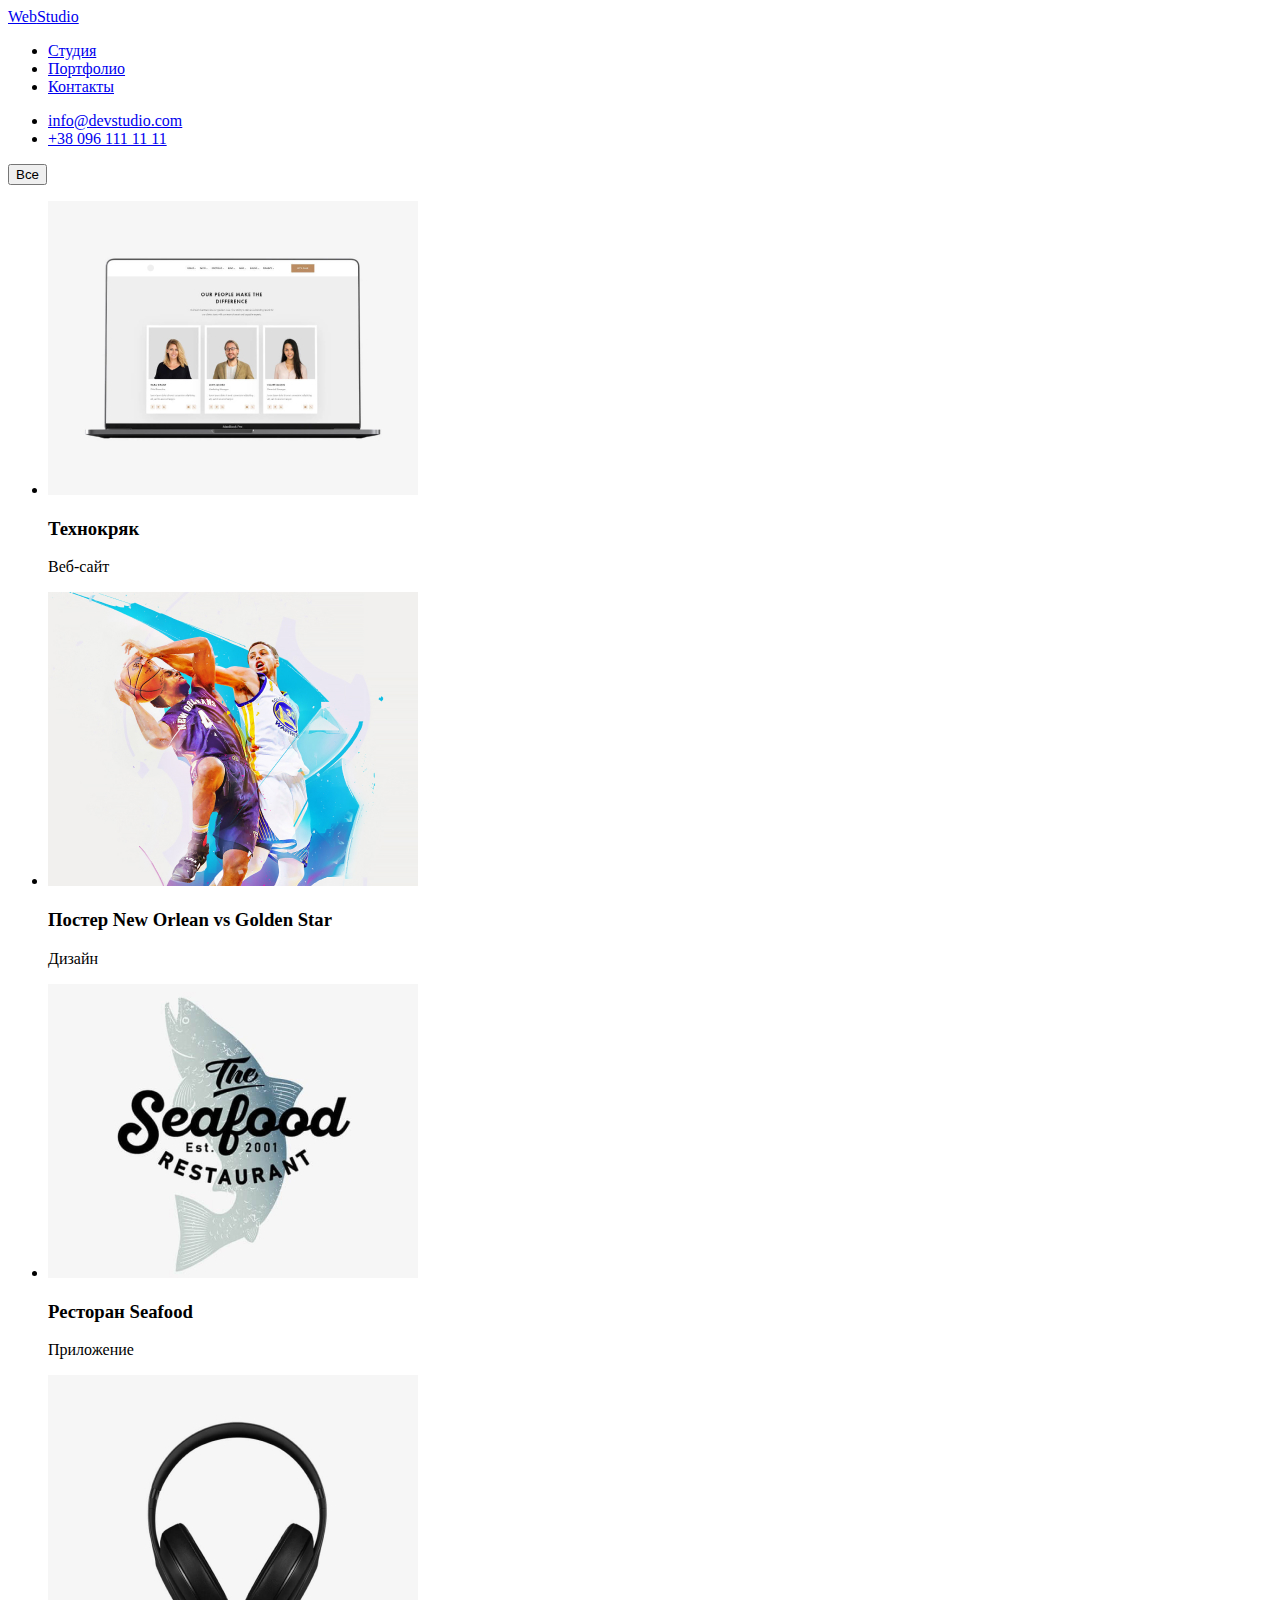
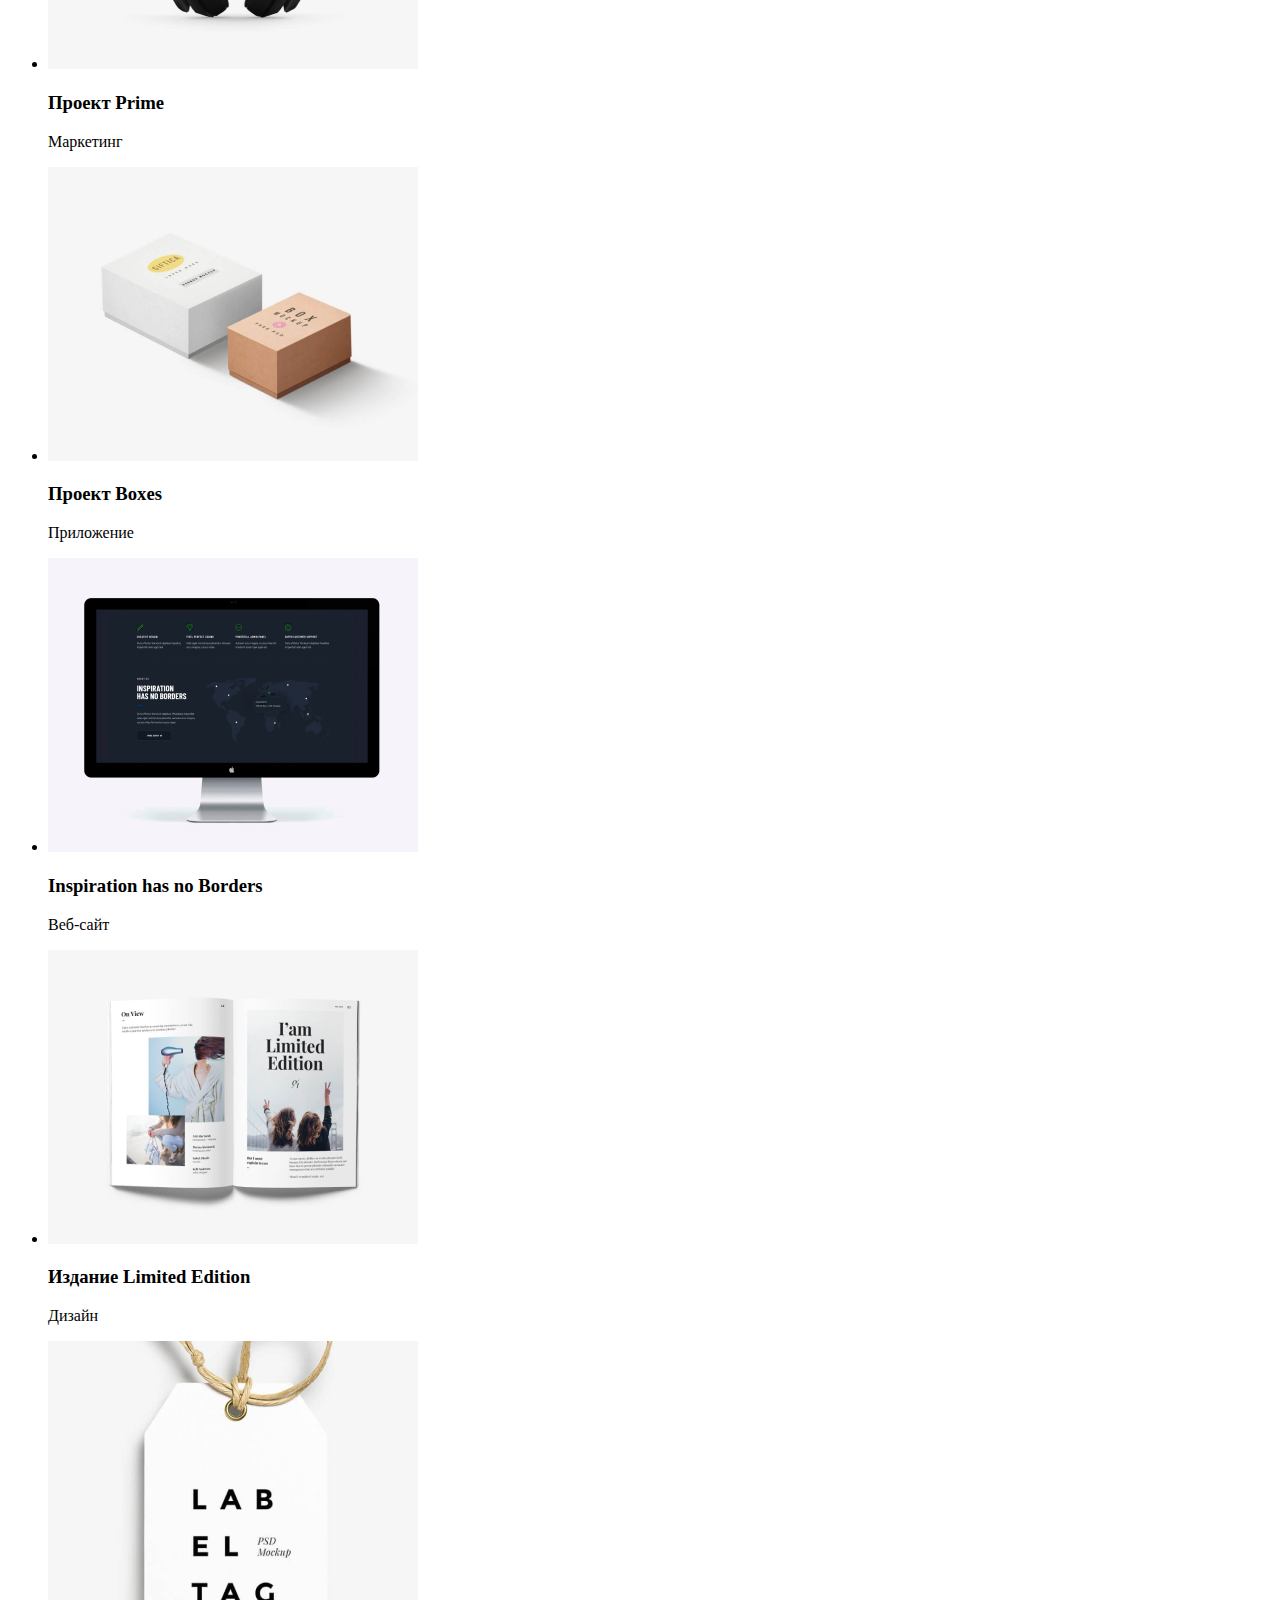
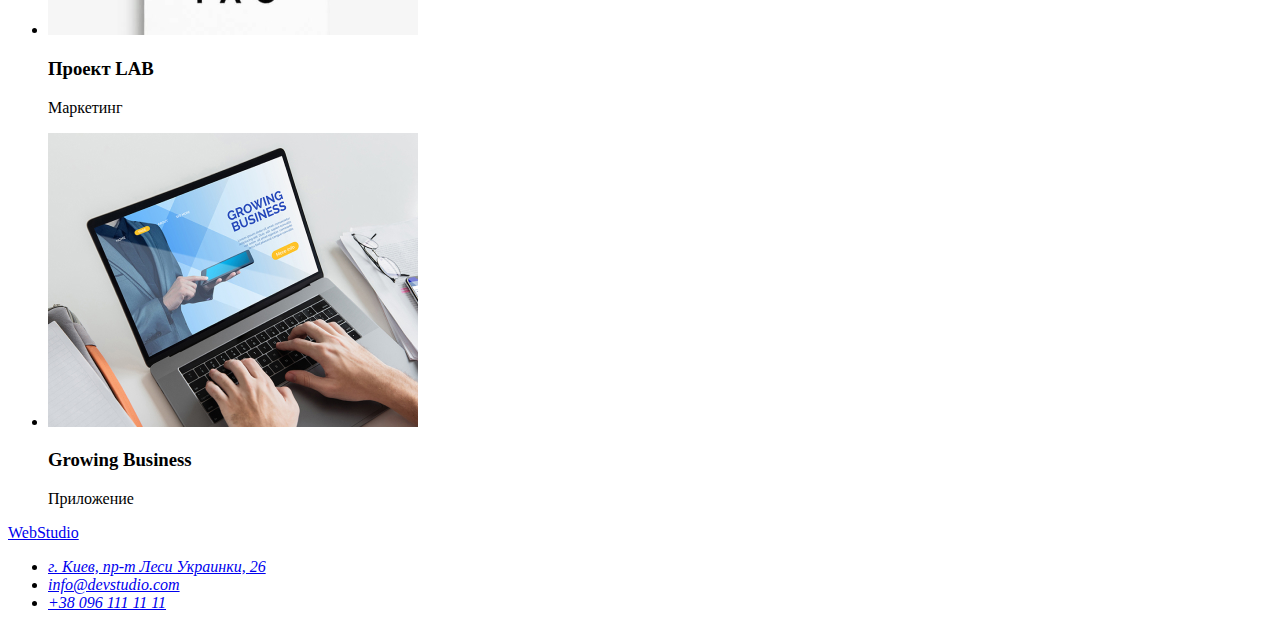
==== portfolio.html @ 9a4657fb "Добавление html файлов" ====
<!DOCTYPE html>
<html lang="ru">
<head>
    <meta charset="UTF-8">
    <meta http-equiv="X-UA-Compatible" content="IE=edge">
    <meta name="viewport" content="width=device-width, initial-scale=1.0">
    <title>Портфоліо</title>
</head>
<body>
    <!--Header-->
    <header>
        <a href="index.html" lang="en"><span>Web</span>Studio</a>
        <nav>
          <ul class="nav_list">
            <li class="nav_item"><a href="#">Студия</a></li>
            <li class="nav_item"><a href="#">Портфолио</a></li>
            <li class="nav_item"><a href="#">Контакты</a></li>
          </ul>
        </nav>
        <ul class="contact-info">
          <li class="mail">
            <a href="mailto:info@devstudio.com">info@devstudio.com</a>
          </li>
          <li class="phone"><a href="tel:+380961111111">+38 096 111 11 11</a></li>
        </ul>
      </header>
      <!--Main contect-->
      <main>
        <section class="menu">
          <h1 hidden>Menu</h1>
          <button type="button">Все</button>
        </section>
        <section class="projects">
          <h2 hidden>Категории</h2>
          <ul>
            <li class="categorie">
              <img src="./images/web-site1.jpg" alt="" width="370">
                <h3>Технокряк</h3>
              <p>Веб-сайт</p>
            </li>
            <li class="categorie">
                <img src="./images/design1.jpg" alt="" width="370">
                  <h3>Постер New Orlean vs Golden Star</h3>
                <p>Дизайн</p>
              </li>
              <li class="categorie">
                <img src="./images/apps1.jpg" alt="" width="370">
                  <h3>Ресторан Seafood</h3>
                <p>Приложение</p>
              </li>
              <li class="categorie">
                <img src="./images/marketing1.jpg" alt="" width="370">
                  <h3>Проект Prime</h3>
                <p>Маркетинг</p>
              </li>
              <li class="categorie">
                <img src="./images/apps2.jpg" alt="" width="370">
                  <h3>Проект Boxes</h3>
                <p>Приложение</p>
              </li>
              <li class="categorie">
                <img src="./images/web-site2.jpg" alt="" width="370">
                  <h3>Inspiration has no Borders</h3>
                <p>Веб-сайт</p>
              </li>
              <li class="categorie">
                <img src="./images/design2.jpg" alt="" width="370">
                  <h3>Издание Limited Edition</h3>
                <p>Дизайн</p>
              </li>
              <li class="categorie">
                <img src="./images/marketing2.jpg" alt="" width="370">
                  <h3>Проект LAB</h3>
                <p>Маркетинг</p>
              </li>
              <li class="categorie">
                <img src="./images/apps3.jpg" alt="" width="370">
                  <h3>Growing Business</h3>
                <p>Приложение</p>
              </li>
            </ul>
        </section>
      </main>
      <!--Footer-->
      <footer>
        <a href="index.html" lang="en"><span>Web</span>Studio</a>
        <address>
          <ul>
            <li><a href="https://goo.gl/maps/JpqHF6euzhfDJc6Z8" target="_blank" rel="noopener nofollow">г. Киев, пр-т Леси Украинки, 26</a></li>
            <li><a href="mailto:info@devstudio.com">info@devstudio.com</a></li>
            <li><a href="tel:+380961111111">+38 096 111 11 11</a></li>
          </ul>
        </address>
      </footer>
</body>
</html>
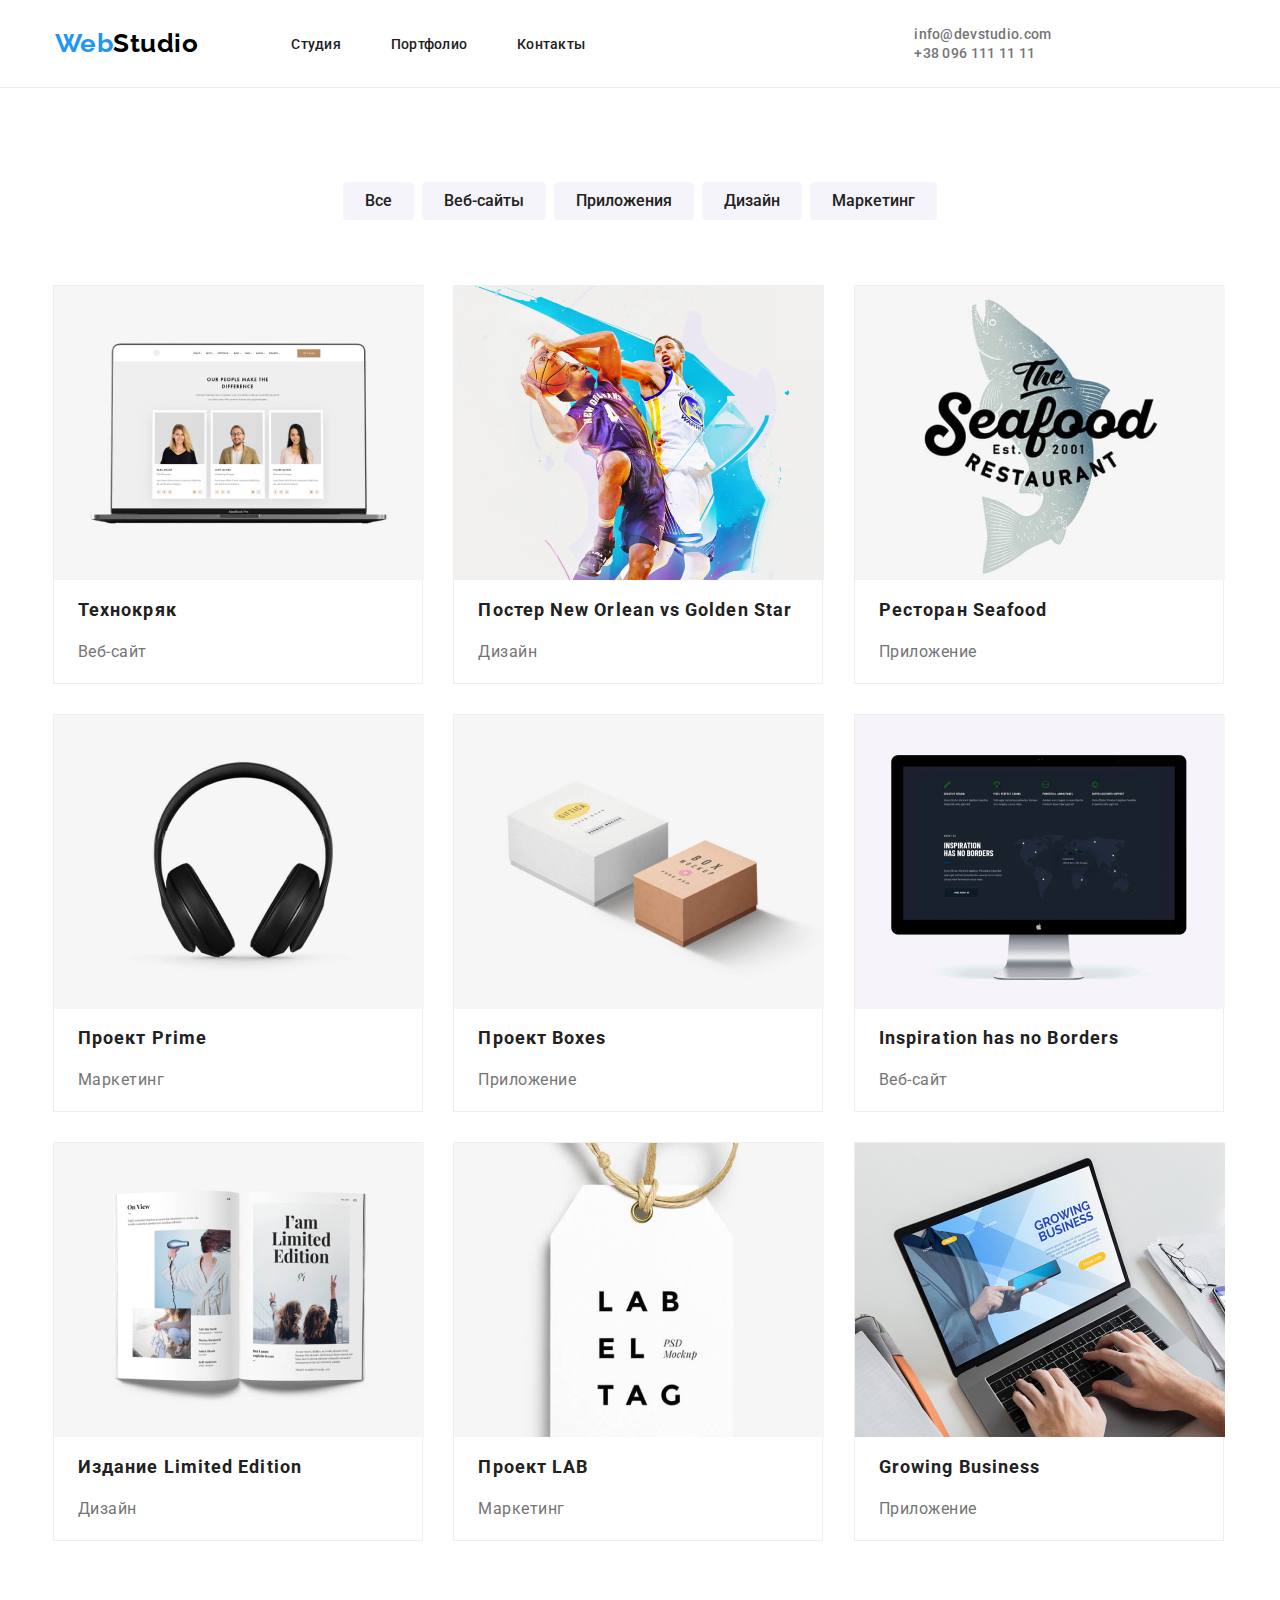
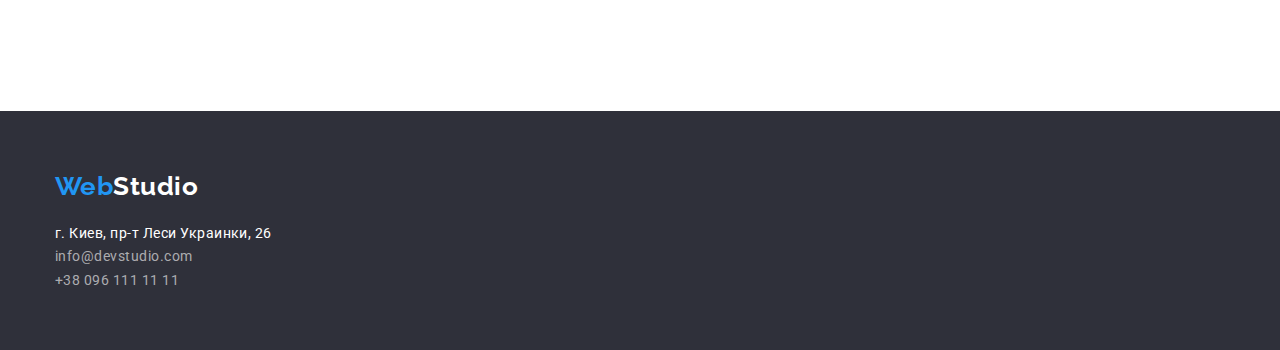
==== commit 315ab887: "Add classes and styles" ====
--- a/portfolio.html
+++ b/portfolio.html
@@ -1,96 +1,185 @@
 <!DOCTYPE html>
 <html lang="ru">
-<head>
-    <meta charset="UTF-8">
-    <meta http-equiv="X-UA-Compatible" content="IE=edge">
-    <meta name="viewport" content="width=device-width, initial-scale=1.0">
+  <head>
+    <meta charset="UTF-8" />
+    <meta http-equiv="X-UA-Compatible" content="IE=edge" />
+    <meta name="viewport" content="width=device-width, initial-scale=1.0" />
+    <link rel="preconnect" href="https://fonts.googleapis.com" />
+    <link rel="preconnect" href="https://fonts.gstatic.com" crossorigin />
+    <link
+      href="https://fonts.googleapis.com/css2?family=Raleway:wght@700&family=Roboto:wght@400;500;700;900&display=swap"
+      rel="stylesheet"
+    />
+    <link rel="stylesheet" href="./css/styles.css" />
     <title>Портфоліо</title>
-</head>
-<body>
+  </head>
+  <body>
     <!--Header-->
-    <header>
-        <a href="index.html" lang="en"><span>Web</span>Studio</a>
-        <nav>
-          <ul class="nav_list">
-            <li class="nav_item"><a href="#">Студия</a></li>
-            <li class="nav_item"><a href="#">Портфолио</a></li>
-            <li class="nav_item"><a href="#">Контакты</a></li>
-          </ul>
-        </nav>
-        <ul class="contact-info">
-          <li class="mail">
-            <a href="mailto:info@devstudio.com">info@devstudio.com</a>
+    <header class="header">
+      <a href="index.html" lang="en" class="logo"
+        ><span class="logo-blue">Web</span>Studio</a
+      >
+      <nav class="nav">
+        <ul class="nav_list">
+          <li class="nav_item">
+            <a href="./index.html" class="sources">Студия</a>
           </li>
-          <li class="phone"><a href="tel:+380961111111">+38 096 111 11 11</a></li>
+          <li class="nav_item">
+            <a href="./portfolio.html" class="sources">Портфолио</a>
+          </li>
+          <li class="nav_item"><a href="#" class="sources">Контакты</a></li>
         </ul>
-      </header>
-      <!--Main contect-->
-      <main>
-        <section class="menu">
-          <h1 hidden>Menu</h1>
-          <button type="button">Все</button>
-        </section>
-        <section class="projects">
-          <h2 hidden>Категории</h2>
-          <ul>
-            <li class="categorie">
-              <img src="./images/web-site1.jpg" alt="" width="370">
-                <h3>Технокряк</h3>
-              <p>Веб-сайт</p>
+      </nav>
+      <ul class="contact-info">
+        <li class="contact-item">
+          <a href="mailto:info@devstudio.com" class="mail"
+            >info@devstudio.com</a
+          >
+        </li>
+        <li class="contact-item">
+          <a href="tel:+380961111111" class="phone">+38 096 111 11 11</a>
+        </li>
+      </ul>
+    </header>
+    <div class="head-border"></div>
+    <!--Main contect-->
+    <main class="portfolio-section">
+      <h1 hidden>Menu</h1>
+      <ul class="filter">
+        <li class="filter-item">
+          <button type="button" class="filter-btn">Все</button>
+        </li>
+        <li class="filter-item">
+          <button type="button" class="filter-btn">
+            Веб-сайты
+          </button>
+        </li>
+        <li class="filter-item">
+          <button type="button" class="filter-btn">
+            Приложения
+          </button>
+        </li>
+        <li class="filter-item">
+          <button type="button" class="filter-btn">
+            Дизайн
+          </button>
+        </li>
+        <li class="filter-item">
+          <button type="button" class="filter-btn">
+            Маркетинг
+          </button>
+        </li>
+      </ul>
+      <ul class="categories-list">
+        <li class="categorie-item">
+          <img
+            src="./images/web-site1.jpg"
+            alt="Веб-сайт Технокряк"
+            width="370"
+          />
+          <h2 class="categorie-title">Технокряк</h2>
+          <p class="categorie-name">Веб-сайт</p>
+        </li>
+        <li class="categorie-item">
+          <img
+            src="./images/design1.jpg"
+            alt="Постер New Orlean vs Golden Star"
+            width="370"
+          />
+          <h2 class="categorie-title">Постер New Orlean vs Golden Star</h2>
+          <p class="categorie-name">Дизайн</p>
+        </li>
+        <li class="categorie-item">
+          <img
+            src="./images/apps1.jpg"
+            alt="Приложение для ресторана Seafood"
+            width="370"
+          />
+          <h2 class="categorie-title">Ресторан Seafood</h2>
+          <p class="categorie-name">Приложение</p>
+        </li>
+        <li class="categorie-item">
+          <img
+            src="./images/marketing1.jpg"
+            alt="Маркетинговый проект Prime"
+            width="370"
+          />
+          <h2 class="categorie-title">Проект Prime</h2>
+          <p class="categorie-name">Маркетинг</p>
+        </li>
+        <li class="categorie-item">
+          <img src="./images/apps2.jpg" alt="Приложение Boxes" width="370" />
+          <h2 class="categorie-title">Проект Boxes</h2>
+          <p class="categorie-name">Приложение</p>
+        </li>
+        <li class="categorie-item">
+          <img
+            src="./images/web-site2.jpg"
+            alt="Веб-сайт Inspiration has no Borders"
+            width="370"
+          />
+          <h2 class="categorie-title">Inspiration has no Borders</h2>
+          <p class="categorie-name">Веб-сайт</p>
+        </li>
+        <li class="categorie-item">
+          <img
+            src="./images/design2.jpg"
+            alt="Дизайн издания Limited Edition"
+            width="370"
+          />
+          <h2 class="categorie-title">Издание Limited Edition</h2>
+          <p class="categorie-name">Дизайн</p>
+        </li>
+        <li class="categorie-item">
+          <img
+            src="./images/marketing2.jpg"
+            alt="Маркетинговый проект"
+            width="370"
+          />
+          <h2 class="categorie-title">Проект LAB</h2>
+          <p class="categorie-name">Маркетинг</p>
+        </li>
+        <li class="categorie-item">
+          <img
+            src="./images/apps3.jpg"
+            alt="Приложение Growing Business"
+            width="370"
+          />
+          <h2 class="categorie-title">Growing Business</h2>
+          <p class="categorie-name">Приложение</p>
+        </li>
+      </ul>
+    </main>
+    <!--Footer-->
+    <footer class="footer">
+      <div class="footer-content">
+        <a href="./index.html" lang="en" class="logo footer-type"
+          ><span class="logo-blue">Web</span>Studio</a
+        >
+        <address class="address">
+          <ul class="address-list">
+            <li class="address-item">
+              <a
+                href="https://goo.gl/maps/JpqHF6euzhfDJc6Z8"
+                target="_blank"
+                rel="noopener nofollow"
+                class="location"
+                >г. Киев, пр-т Леси Украинки, 26</a
+              >
             </li>
-            <li class="categorie">
-                <img src="./images/design1.jpg" alt="" width="370">
-                  <h3>Постер New Orlean vs Golden Star</h3>
-                <p>Дизайн</p>
-              </li>
-              <li class="categorie">
-                <img src="./images/apps1.jpg" alt="" width="370">
-                  <h3>Ресторан Seafood</h3>
-                <p>Приложение</p>
-              </li>
-              <li class="categorie">
-                <img src="./images/marketing1.jpg" alt="" width="370">
-                  <h3>Проект Prime</h3>
-                <p>Маркетинг</p>
-              </li>
-              <li class="categorie">
-                <img src="./images/apps2.jpg" alt="" width="370">
-                  <h3>Проект Boxes</h3>
-                <p>Приложение</p>
-              </li>
-              <li class="categorie">
-                <img src="./images/web-site2.jpg" alt="" width="370">
-                  <h3>Inspiration has no Borders</h3>
-                <p>Веб-сайт</p>
-              </li>
-              <li class="categorie">
-                <img src="./images/design2.jpg" alt="" width="370">
-                  <h3>Издание Limited Edition</h3>
-                <p>Дизайн</p>
-              </li>
-              <li class="categorie">
-                <img src="./images/marketing2.jpg" alt="" width="370">
-                  <h3>Проект LAB</h3>
-                <p>Маркетинг</p>
-              </li>
-              <li class="categorie">
-                <img src="./images/apps3.jpg" alt="" width="370">
-                  <h3>Growing Business</h3>
-                <p>Приложение</p>
-              </li>
-            </ul>
-        </section>
-      </main>
-      <!--Footer-->
-      <footer>
-        <a href="index.html" lang="en"><span>Web</span>Studio</a>
-        <address>
-          <ul>
-            <li><a href="https://goo.gl/maps/JpqHF6euzhfDJc6Z8" target="_blank" rel="noopener nofollow">г. Киев, пр-т Леси Украинки, 26</a></li>
-            <li><a href="mailto:info@devstudio.com">info@devstudio.com</a></li>
-            <li><a href="tel:+380961111111">+38 096 111 11 11</a></li>
+            <li class="address-item">
+              <a href="mailto:info@devstudio.com" class="footer-mail"
+                >info@devstudio.com</a
+              >
+            </li>
+            <li class="address-item">
+              <a href="tel:+380961111111" class="footer-phone"
+                >+38 096 111 11 11</a
+              >
+            </li>
           </ul>
         </address>
-      </footer>
-</body>
-</html>+      </div>
+    </footer>
+  </body>
+</html>
--- a/css/styles.css
+++ b/css/styles.css
@@ -0,0 +1,307 @@
+:root {
+    --bkg-dark: #2f303a;
+    --bkg-body: #ffffff;
+    --bkg-team: #f5f4fa;
+    --brand-color: #757575;
+    --clr-blue: #2196f3;
+    --clr-black: #000000;
+    --title-clr: #212121;
+    --footer-link: #acacb0;
+    --border-works: #eeeeee;
+    --border-head: #ececec;
+  }
+  body {
+    font-family: "Roboto", sans-serif;
+    letter-spacing: 0.03em;
+    color: var(--brand-color);
+    background-color: var(--bkg-body);
+    max-width: 1600px;
+    margin: 0 auto;
+  }
+  .header,
+  .head-content,
+  .features,
+  .works,
+  .team-content,
+  .footer-content,
+  .portfolio-section {
+    max-width: 1200px;
+    margin: 0 auto;
+  }
+  .header {
+    padding: 24px 0 25px 0;
+    display: flex;
+    align-items: center;
+    justify-content: space-between;
+  }
+  .head-border {
+    border-bottom: 1px solid var(--border-head);
+  }
+  .logo {
+    font-family: "Raleway", sans-serif;
+    font-weight: 700;
+    font-size: 26px;
+    line-height: 1.19;
+    color: var(--clr-black);
+    text-decoration: none;
+    padding-left: 15px;
+  }
+  .logo-blue {
+    color: var(--clr-blue);
+  }
+  .nav {
+    margin-left: 93px;
+  }
+  .nav_list {
+    list-style: none;
+    padding: 0;
+    margin: 0;
+    display: flex;
+    justify-content: space-between;
+    width: 294px;
+  }
+  .nav_item,
+  .contact-item {
+    display: inline-block;
+  }
+  .contact-info {
+    list-style: none;
+    padding: 0;
+    margin: 0;
+    padding-right: 15px;
+    margin-left: 329px;
+  }
+  .sources,
+  .mail,
+  .phone {
+    text-decoration: none;
+    font-weight: 500;
+    font-size: 14px;
+    line-height: 1.14;
+    letter-spacing: 0.02em;
+  }
+  .sources {
+    color: var(--title-clr);
+  }
+  .mail,
+  .phone {
+    color: var(--brand-color);
+  }
+  .mail {
+    padding-right: 50px;
+  }
+  .sources:hover,
+  .sources:focus,
+  .mail:hover,
+  .mail:focus,
+  .phone:hover,
+  .phone:focus,
+  .location:hover,
+  .location:focus,
+  .footer-mail:hover,
+  .footer-mail:focus,
+  .footer-phone:hover,
+  .footer-phone:focus {
+    color: var(--clr-blue);
+  }
+  .head {
+    background-color: var(--bkg-dark);
+  }
+  h2,
+  h3,
+  h4 {
+    color: var(--title-clr);
+  }
+  .head-content {
+    display: flex;
+    flex-direction: column;
+    align-items: center;
+    width: 696px;
+    padding: 200px 0;
+  }
+  .head-title {
+    font-weight: 900;
+    font-size: 44px;
+    line-height: 1.36;
+    text-align: center;
+    letter-spacing: 0.06em;
+    text-transform: uppercase;
+    color: var(--bkg-body);
+  }
+  .btn-purch {
+    padding: 10px 32px;
+    background-color: var(--clr-blue);
+    border-radius: 4px;
+    font-family: inherit;
+    font-weight: 700;
+    font-size: 16px;
+    line-height: 1.875;
+    color: var(--bkg-body);
+    border: none;
+    cursor: pointer;
+  }
+  .features {
+    padding: 94px 0;
+  }
+  .feature-list {
+    list-style: none;
+    padding: 0;
+    margin: 0;
+  }
+  .feature-item {
+    display: inline-block;
+    width: 270px;
+    margin-left: 30px;
+  }
+  .feature-item:first-child {
+    margin-left: 15px;
+  }
+  .feature-title {
+    font-weight: 700;
+    font-size: 14px;
+    line-height: 1.14;
+    text-transform: uppercase;
+  }
+  .feature-text {
+    font-size: 14px;
+    line-height: 1.71;
+  }
+  .works {
+    padding-bottom: 94px;
+  }
+  .title-section {
+    font-weight: 700;
+    font-size: 36px;
+    line-height: 1.17;
+    text-align: center;
+    margin: 0 0 50px 0;
+  }
+  .work-list {
+    list-style: none;
+    padding: 0;
+    margin: 0;
+  }
+  .work-item {
+    display: inline-block;
+    margin-left: 30px;
+  }
+  .work-item:first-child {
+    margin-left: 15px;
+  }
+  .team {
+    background-color: var(--bkg-team);
+  }
+  .team-content {
+    padding: 94px 0;
+  }
+  .team-list {
+    list-style: none;
+    margin: 0;
+    padding: 0;
+  }
+  .team-item {
+    display: inline-block;
+    width: 270px;
+    margin-left: 30px;
+  }
+  .team-item:first-child {
+    margin-left: 15px;
+  }
+  .team-member {
+    font-weight: 500;
+    font-size: 16px;
+    line-height: 1.19;
+    text-align: center;
+  }
+  .team-position {
+    font-size: 16px;
+    line-height: 1.19;
+    text-align: center;
+  }
+  .footer {
+    background-color: var(--bkg-dark);
+    padding-top: 60px;
+  }
+  .logo.footer-type {
+    color: var(--bkg-body);
+  }
+  .address-list {
+    list-style: none;
+    margin: 0;
+    padding: 20px 0 57px 15px;
+  }
+  .location,
+  .footer-mail,
+  .footer-phone {
+    font-style: normal;
+    font-size: 14px;
+    line-height: 1.71;
+    text-decoration: none;
+    margin-bottom: 9px;
+  }
+  .location {
+    color: var(--bkg-body);
+  }
+  .footer-mail,
+  .footer-phone {
+    color: var(--footer-link);
+  }
+  
+  /* Portfolio settings  */
+  .portfolio-section {
+    margin-top: 94px;
+    margin-bottom: 155px;
+  }
+  .filter {
+    list-style: none;
+    margin: 0 0 50px 0;
+    padding: 0;
+    display: flex;
+    flex-direction: row;
+    justify-content: center;
+  }
+  .filter-item {
+    margin: 0 4px;
+  }
+  .filter-btn {
+    padding: 6px 22px;
+    background: var(--bkg-team);
+    border-radius: 4px;
+    border: none;
+    font-family: inherit;
+    font-weight: 500;
+    font-size: 16px;
+    line-height: 1.625;
+    color: var(--title-clr);
+    cursor: pointer;
+  }
+  .filter-btn:hover,
+  .filter-btn:focus {
+    background-color: var(--clr-blue);
+    color: var(--bkg-body);
+  }
+  
+  .categories-list {
+    list-style: none;
+    margin: 0;
+    padding: 0;
+  }
+  .categorie-item {
+    display: inline-block;
+    width: 368px;
+    margin: 15px 13px;
+    border: 1px solid var(--border-works);
+  }
+  .categorie-title {
+    font-weight: 700;
+    font-size: 18px;
+    line-height: 1.2;
+    letter-spacing: 0.06em;
+    padding-left: 24px;
+  }
+  .categorie-name {
+    font-size: 16px;
+    line-height: 1.875;
+    padding-left: 24px;
+  }
+  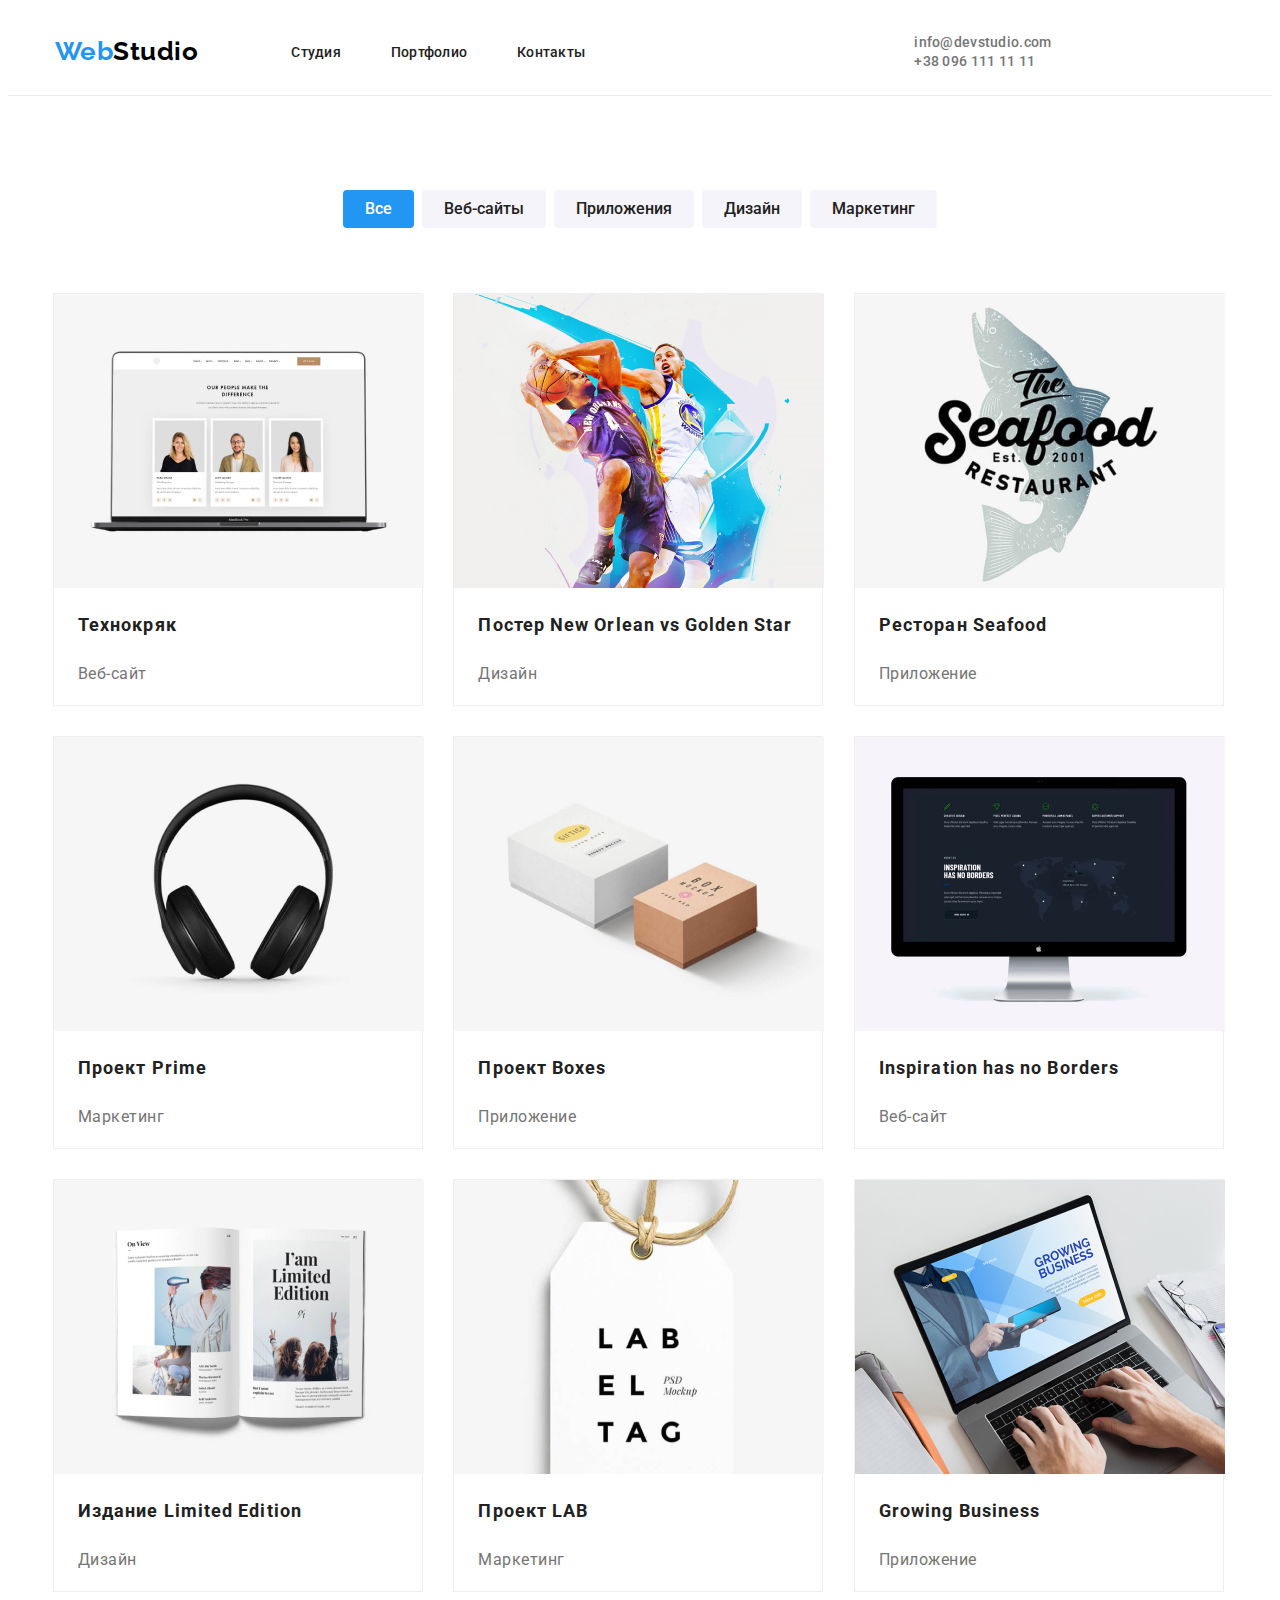
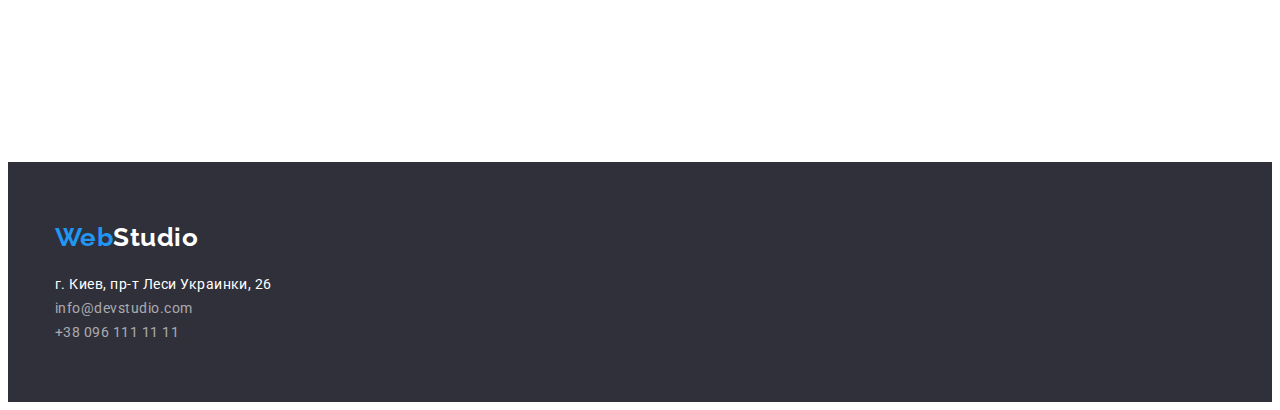
==== commit ef4b080a: "Add active btn, correct some mistakes" ====
--- a/portfolio.html
+++ b/portfolio.html
@@ -47,27 +47,19 @@
       <h1 hidden>Menu</h1>
       <ul class="filter">
         <li class="filter-item">
-          <button type="button" class="filter-btn">Все</button>
+          <button type="button" class="filter-btn active">Все</button>
         </li>
         <li class="filter-item">
-          <button type="button" class="filter-btn">
-            Веб-сайты
-          </button>
+          <button type="button" class="filter-btn">Веб-сайты</button>
         </li>
         <li class="filter-item">
-          <button type="button" class="filter-btn">
-            Приложения
-          </button>
+          <button type="button" class="filter-btn">Приложения</button>
         </li>
         <li class="filter-item">
-          <button type="button" class="filter-btn">
-            Дизайн
-          </button>
+          <button type="button" class="filter-btn">Дизайн</button>
         </li>
         <li class="filter-item">
-          <button type="button" class="filter-btn">
-            Маркетинг
-          </button>
+          <button type="button" class="filter-btn">Маркетинг</button>
         </li>
       </ul>
       <ul class="categories-list">
--- a/css/styles.css
+++ b/css/styles.css
@@ -6,7 +6,7 @@
     --clr-blue: #2196f3;
     --clr-black: #000000;
     --title-clr: #212121;
-    --footer-link: #acacb0;
+    --footer-link: rgba(255, 255, 255, 0.6);
     --border-works: #eeeeee;
     --border-head: #ececec;
   }
@@ -15,8 +15,8 @@
     letter-spacing: 0.03em;
     color: var(--brand-color);
     background-color: var(--bkg-body);
-    max-width: 1600px;
-    margin: 0 auto;
+    /* max-width: 1600px;
+    margin: 0 auto; */
   }
   .header,
   .head-content,
@@ -276,7 +276,8 @@
     cursor: pointer;
   }
   .filter-btn:hover,
-  .filter-btn:focus {
+  .filter-btn:focus,
+  .active {
     background-color: var(--clr-blue);
     color: var(--bkg-body);
   }
@@ -295,7 +296,7 @@
   .categorie-title {
     font-weight: 700;
     font-size: 18px;
-    line-height: 1.2;
+    line-height: 2;
     letter-spacing: 0.06em;
     padding-left: 24px;
   }
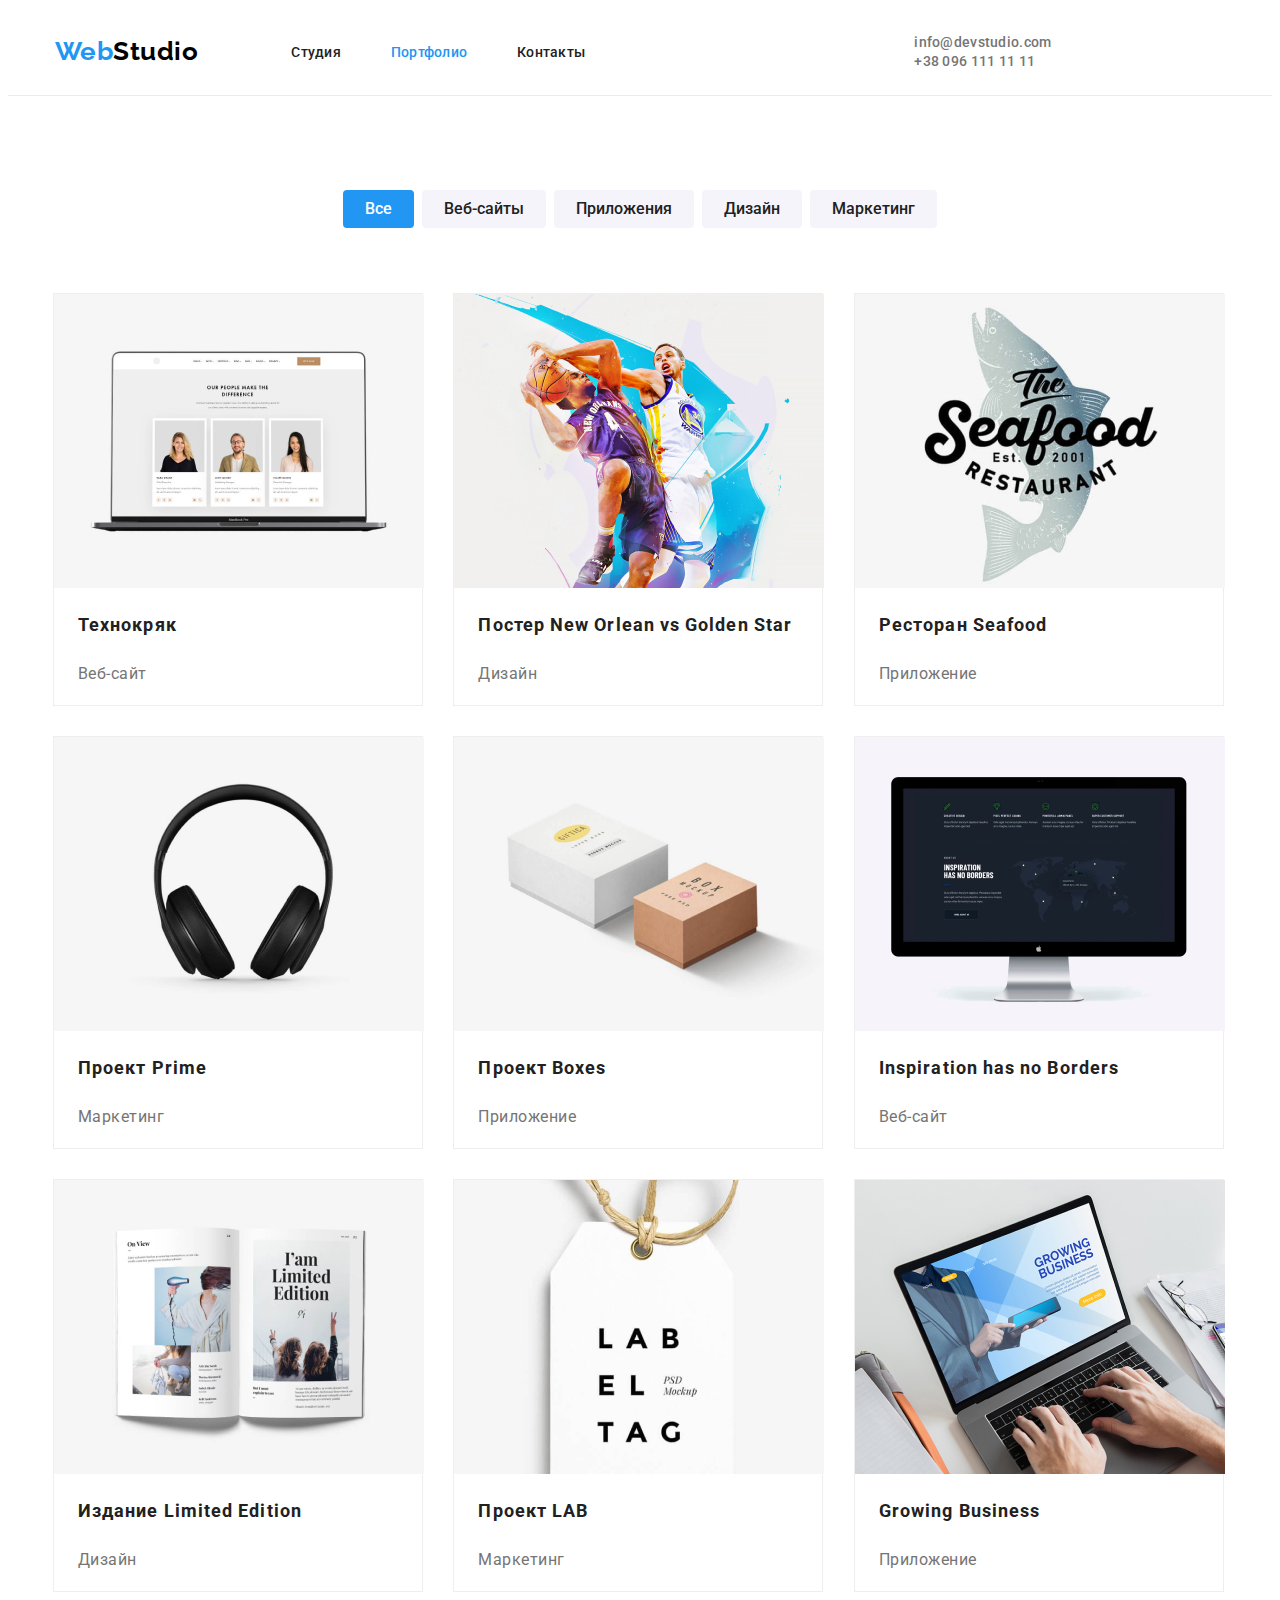
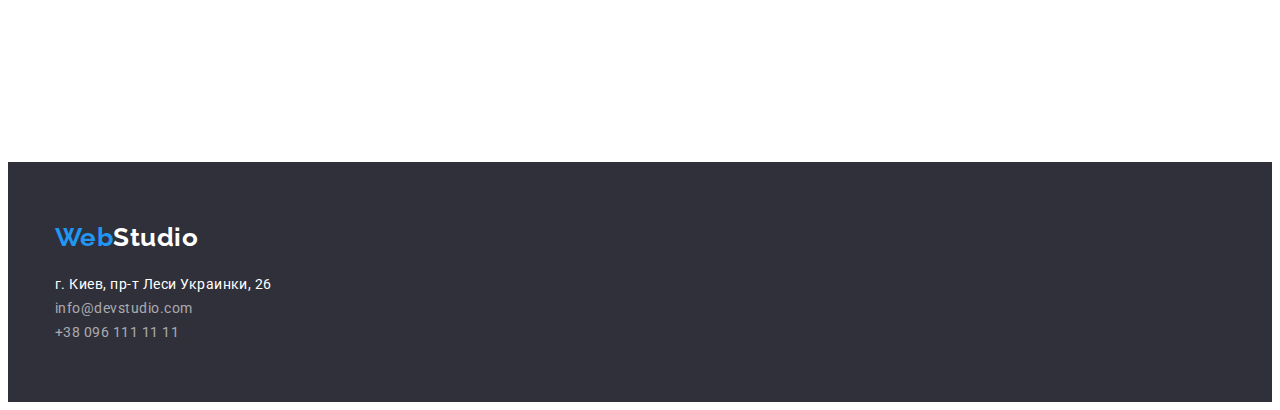
==== commit 1d6b2348: "add style current page" ====
--- a/portfolio.html
+++ b/portfolio.html
@@ -25,7 +25,7 @@
             <a href="./index.html" class="sources">Студия</a>
           </li>
           <li class="nav_item">
-            <a href="./portfolio.html" class="sources">Портфолио</a>
+            <a href="./portfolio.html" class="sources current">Портфолио</a>
           </li>
           <li class="nav_item"><a href="#" class="sources">Контакты</a></li>
         </ul>
--- a/css/styles.css
+++ b/css/styles.css
@@ -15,8 +15,6 @@
     letter-spacing: 0.03em;
     color: var(--brand-color);
     background-color: var(--bkg-body);
-    /* max-width: 1600px;
-    margin: 0 auto; */
   }
   .header,
   .head-content,
@@ -82,6 +80,9 @@
   }
   .sources {
     color: var(--title-clr);
+  }
+  .sources.current{
+    color: var(--clr-blue);
   }
   .mail,
   .phone {
